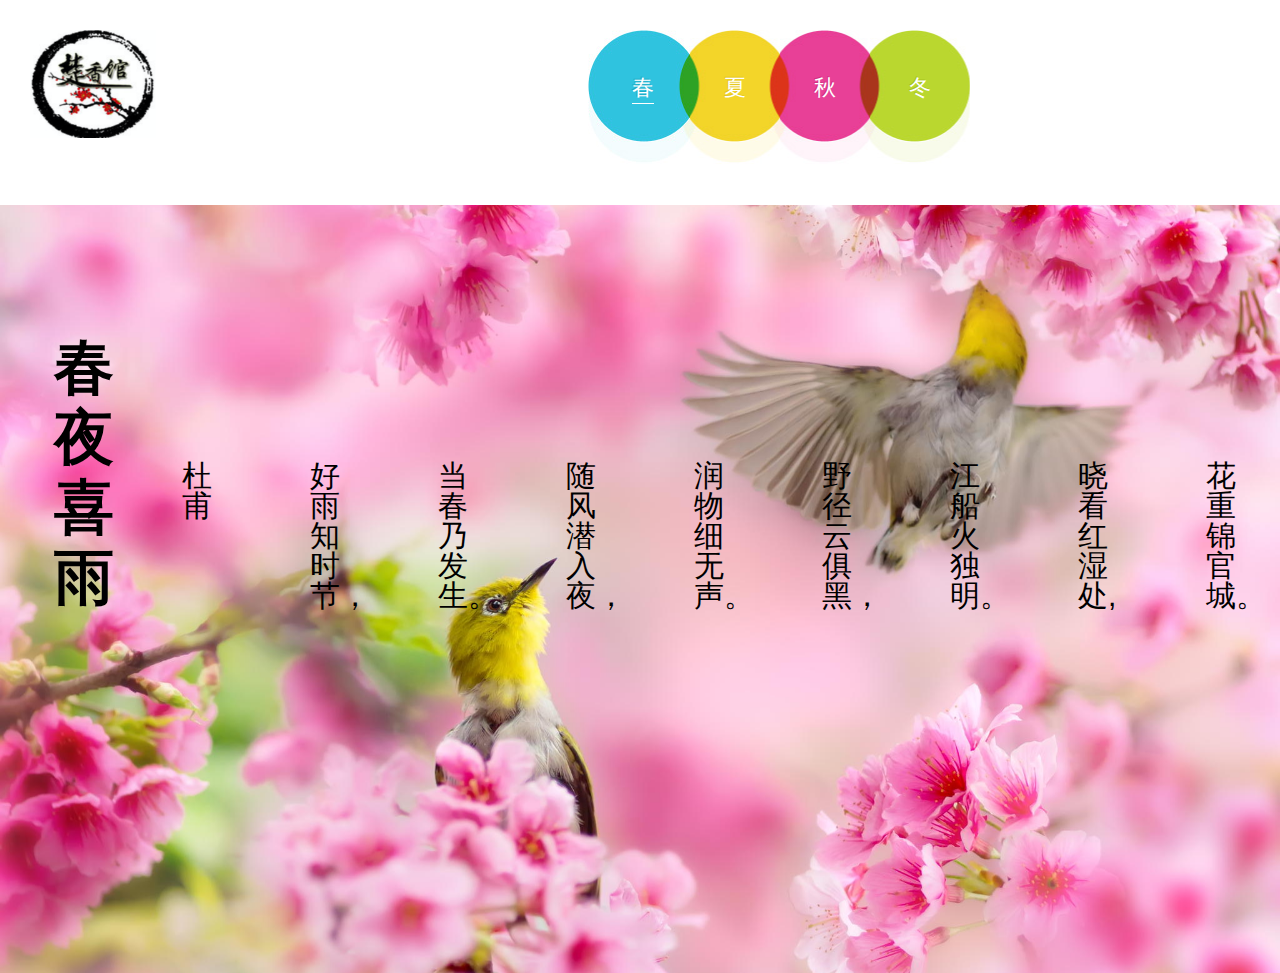
==== index.html @ fb23e16d "change name" ====
<!DOCTYPE html >
<head>
  <meta http-equiv="Content-Type" content="text/html; charset=UTF-8">
  <meta charset="utf-8" />
  <link rel="stylesheet" href="style/main.css" type="text/css" />
  <link rel="stylesheet" href="style/small.css" media="screen and (max-width:640px)">
  <link rel="stylesheet" href="style/mobile.css" media="screen and (max-width:480px)">
</head>
<body>
  <header class="block">
    <div class="inner">
      <a href="#href" class="logo">
        <img src="./imags/logo.jpg" >
      </a>
      <ul class="nav">
        <li class="first active">
          <a href="./spring.html" title="Home">春</a>
        </li>
        <li>
          <a href="./summer.html" title="summer">夏</a>
        </li>
        <li>
          <a href="./summer.html" title="autumn">秋</a>
        </li>
        <li>
          <a href="./winter.html" title="winter">冬</a>
        </li>
      </ul>
    </div>
  </header>
  <div class="main">
<ul class="poem">
  <li><h1>春夜喜雨</h1></li>
   <li><p>杜甫</p></li>
    <li>好雨知时节，</li>
    <li>当春乃发生。</li>
    <li>随风潜入夜，</li>
    <li>润物细无声。</li>
    <li>野径云俱黑，</li>
    <li>江船火独明。</li>
    <li>晓看红湿处,</li>
    <li>花重锦官城。</li>
</ul>
  </div>
</body>
</html>
---- style/main.css ----
*{
margin: 0;
padding: 0;
border: 0;
box-sizing: border-box;
list-style: none;
text-decoration: none;
vertical-align: baseline;
}
body{
background-color: #f2eee8;
    height: 100%;
    margin: 0;
    font-family: STKaiti,"华文楷体",sans-serif;
}
header.block {
border: 0px;
background: #fff;
margin: 0px;
padding: 30px;
position: relative;
min-height: 205px;
display: block;
}
a.logo {
float: left;
}
.block div.inner {
max-width: 940px;
}
div.inner img {
width: 126px;
height: 108px;
}
.nav {
float:right;
}
.nav li {
float: left;
height:134px;
width:90px;
text-align: center;
}
.nav li a {
    display: inline-block;
    color:#fff;
    font-size: 22px;
    padding-top: 43px;
}

.nav li a:hover, .nav .active a {

    border-bottom:1px solid #fff;

}
.nav li.first a {

    margin-left:7px;

}
.nav li.last a {

    margin-left:-10px;

}
.nav li.first {
background:url("images/nav-blue.jpg") no-repeat center center;
width:102px;
text-shadow: -1px -1px 0px #1dabc6;
}

.nav li + li {
    background: url("images/nav-yellow.jpg") no-repeat scroll center center transparent;
    text-shadow: -1px -1px 0 #E3C61F;
}

.nav li + li + li {
    background: url("images/nav-pink.jpg") no-repeat scroll center center transparent;
    text-shadow: -1px -1px 0 #D23184;
}
.nav li + li + li + li  {
    background: url("images/nav-green.jpg") no-repeat center center;
    width: 100px;
    text-shadow: -1px -1px 0px #a8c520;
}

.main {
background-image: url('../imags/spring3.jpg');
background-repeat: no-repeat;
background-position: center;
 background-size: cover;
height: 100%;
height: 768px;
font-size: 30px;
}

.poem {
display: flex;
height: 100%;
width: 100%
}
}

.poem li {
 flex-direction: column;
 text-align: center;

}

.main li {
 text-align: center;
  margin:0 auto;width:20px;line-height:30px;
  padding-top: 20%;
}

 h1 {
 text-align: center;
 margin:0 auto;width:30px;line-height:70px;
}

.main li:first-child {
    padding-top: 10%;
}
---- style/small.css ----
header {
padding:10px 5px !important;
overflow:hidden;
}
header div.inner {
text-align:center;
}

a.logo { float:none; }
.nav {
width:386px;
margin:auto;
float:none;
margin-top:15px;
}
.poem {
display: flex;
height: 100%;
width: 100%；
}

.main li {
 text-align: center;
  margin:0 auto;width:10px;line-height:30px;
  padding-top: 20%;
  font-size: 18px;
}

 h1 {
 text-align: center;
 margin:0 auto;width:25px;line-height:40px;
}
---- style/mobile.css ----
.nav { width:273px ;  }
.nav li.first {
background:url("images/TWC_03.jpg") no-repeat center center;
width:73px;

}

.nav li + li + li + li {
background:url("images/TWC_06.jpg") no-repeat center center;
width: 72px;

}

.nav li:nth-child(4n+2) {
    background: url("images/TWC_04.jpg") no-repeat scroll center center transparent;
    
}

.nav li:nth-child(4n+3) {
    background: url("images/TWC_05.jpg") no-repeat scroll center center transparent;
}

.nav li {
	width:64px; 
}

.nav li.first a { 
	margin-left:3px;
}


.nav li.last a { 
	margin-left:-3px;
}

.nav li a {
	font-size:16px;
	padding-top:52px;
	line-height:1;	
}
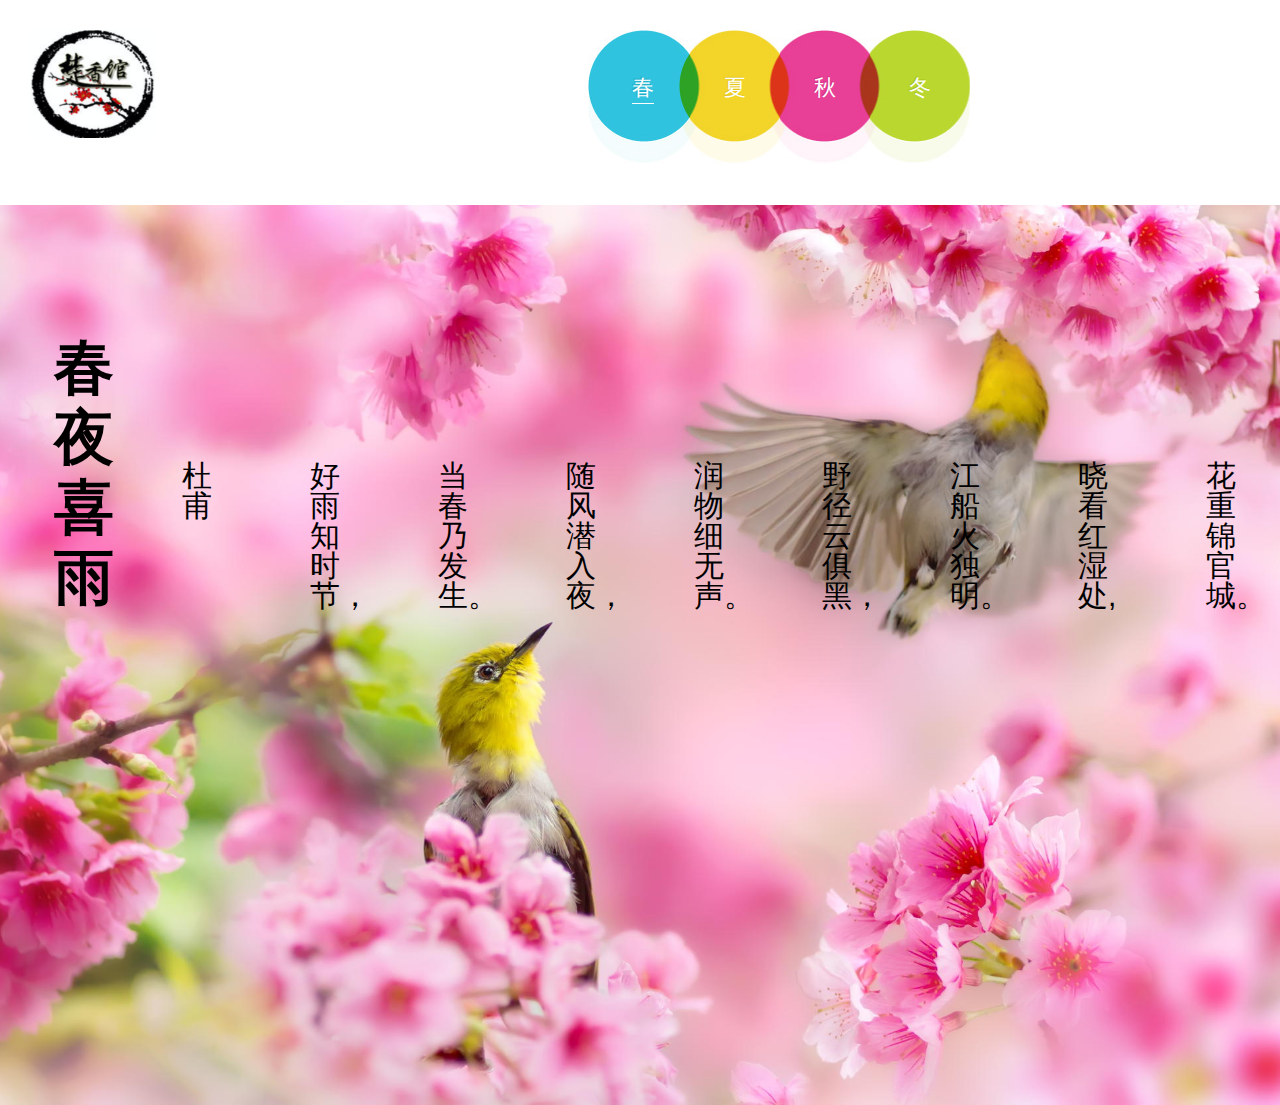
==== commit ab19820e: "fix mobile responsive" ====
--- a/index.html
+++ b/index.html
@@ -5,6 +5,7 @@
   <link rel="stylesheet" href="style/main.css" type="text/css" />
   <link rel="stylesheet" href="style/small.css" media="screen and (max-width:640px)">
   <link rel="stylesheet" href="style/mobile.css" media="screen and (max-width:480px)">
+  <meta name="viewport" content="width=device-width, initial-scale=1">
 </head>
 <body>
   <header class="block">
@@ -14,13 +15,13 @@
       </a>
       <ul class="nav">
         <li class="first active">
-          <a href="./spring.html" title="Home">春</a>
+          <a href="./index.html" title="Home">春</a>
         </li>
         <li>
           <a href="./summer.html" title="summer">夏</a>
         </li>
         <li>
-          <a href="./summer.html" title="autumn">秋</a>
+          <a href="./autumn.html" title="autumn">秋</a>
         </li>
         <li>
           <a href="./winter.html" title="winter">冬</a>
--- a/style/main.css
+++ b/style/main.css
@@ -89,8 +89,8 @@
 background-repeat: no-repeat;
 background-position: center;
  background-size: cover;
-height: 100%;
-height: 768px;
+height:100vh;
+min-height:100vh;
 font-size: 30px;
 }
 
